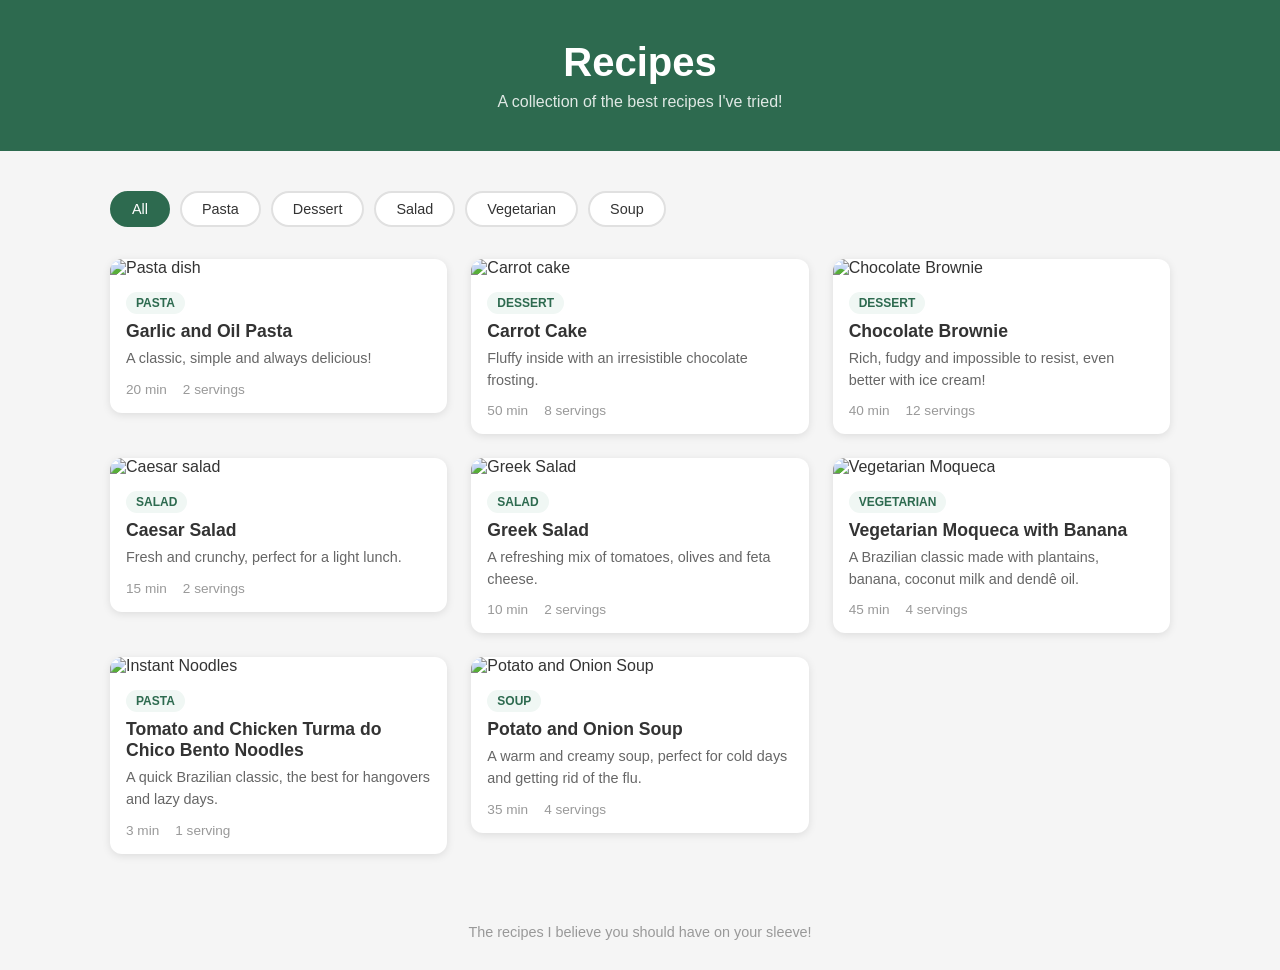
==== index.html @ fb6ad3f9 "feat: added chocolate brownie and greek salad recipe pages" ====
<!doctype html>
<html lang="en">
  <head>
    <meta charset="UTF-8" />
    <meta name="viewport" content="width=device-width, initial-scale=1.0" />
    <title>Recipe List</title>
    <link rel="stylesheet" href="css/style.css" />
  </head>

  <body>
    <header class="header">
      <h1>Recipes</h1>
      <p>A collection of the best recipes I've tried!</p>
    </header>

    <main class="content">
      <div class="filterButtons">
        <button class="filterBtn active" data-filter="all">All</button>
        <button class="filterBtn" data-filter="pasta">Pasta</button>
        <button class="filterBtn" data-filter="dessert">Dessert</button>
        <button class="filterBtn" data-filter="salad">Salad</button>
        <button class="filterBtn" data-filter="vegetarian">Vegetarian</button>
        <button class="filterBtn" data-filter="soup">Soup</button>
      </div>

      <section class="recipeGrid">
        <a href="pages/garlic-and-oil-pasta.html" class="cardLink">
          <article class="recipeCard" data-category="pasta">
            <img
              src="https://cookingwithmammac.com/wp-content/uploads/2023/05/1200-Pasta-with-Garlic-and-Oil-Aglio-e-Olio-Image.jpg"
              alt="Pasta dish"
              class="recipeImage"
            />
            <div class="cardInfo">
              <span class="tag">Pasta</span>
              <h2>Garlic and Oil Pasta</h2>
              <p>A classic, simple and always delicious!</p>
              <div class="cardFooter">
                <span>20 min</span>
                <span>2 servings</span>
              </div>
            </div>
          </article>
        </a>

        <a href="pages/carrot-cake.html" class="cardLink">
          <article class="recipeCard" data-category="dessert">
            <img
              src="https://www.simplyrecipes.com/thmb/oR-ZM8gn9H0VG2SvXXOM68z-9P8=/1500x0/filters:no_upscale():max_bytes(150000):strip_icc()/simply-recipes-easy-carrot-cake-lead-6-7770d9f1cf51473287ceb635f2c1ebf9.jpg"
              alt="Carrot cake"
              class="recipeImage"
            />
            <div class="cardInfo">
              <span class="tag">Dessert</span>
              <h2>Carrot Cake</h2>
              <p>Fluffy inside with an irresistible chocolate frosting.</p>
              <div class="cardFooter">
                <span>50 min</span>
                <span>8 servings</span>
              </div>
            </div>
          </article>
        </a>

        <a href="pages/chocolate-brownie.html" class="cardLink">
          <article class="recipeCard" data-category="dessert">
            <img
              src="https://images.unsplash.com/photo-1624353365286-3f8d62daad51?q=80&w=1170&auto=format&fit=crop&ixlib=rb-4.1.0&ixid=M3wxMjA3fDB8MHxwaG90by1wYWdlfHx8fGVufDB8fHx8fA%3D%3D"
              alt="Chocolate Brownie"
              class="recipeImage"
            />
            <div class="cardInfo">
              <span class="tag">Dessert</span>
              <h2>Chocolate Brownie</h2>
              <p>
                Rich, fudgy and impossible to resist, even better with ice
                cream!
              </p>
              <div class="cardFooter">
                <span>40 min</span>
                <span>12 servings</span>
              </div>
            </div>
          </article>
        </a>

        <a href="pages/caesar-salad.html" class="cardLink">
          <article class="recipeCard" data-category="salad">
            <img
              src="https://lenamattar.com/wp-content/uploads/2020/02/040A8847.jpg"
              alt="Caesar salad"
              class="recipeImage"
            />
            <div class="cardInfo">
              <span class="tag">Salad</span>
              <h2>Caesar Salad</h2>
              <p>Fresh and crunchy, perfect for a light lunch.</p>
              <div class="cardFooter">
                <span>15 min</span>
                <span>2 servings</span>
              </div>
            </div>
          </article>
        </a>

        <a href="pages/greek-salad.html" class="cardLink">
          <article class="recipeCard" data-category="salad">
            <img
              src="https://www.rachelphipps.com/wp-content/uploads/2020/06/How-To-Make-A-Perfect-Greek-Salad.jpg"
              alt="Greek Salad"
              class="recipeImage"
            />
            <div class="cardInfo">
              <span class="tag">Salad</span>
              <h2>Greek Salad</h2>
              <p>A refreshing mix of tomatoes, olives and feta cheese.</p>
              <div class="cardFooter">
                <span>10 min</span>
                <span>2 servings</span>
              </div>
            </div>
          </article>
        </a>

        <a href="pages/veggie-moqueca.html" class="cardLink">
          <article class="recipeCard" data-category="vegetarian">
            <img
              src="https://i.panelinha.com.br/i1/bk-8981-moqueca-banana-empratada.webp"
              alt="Vegetarian Moqueca"
              class="recipeImage"
            />
            <div class="cardInfo">
              <span class="tag">Vegetarian</span>
              <h2>Vegetarian Moqueca with Banana</h2>
              <p>
                A Brazilian classic made with plantains, banana, coconut milk
                and dendê oil.
              </p>
              <div class="cardFooter">
                <span>45 min</span>
                <span>4 servings</span>
              </div>
            </div>
          </article>
        </a>

        <a href="pages/instant-noodles.html" class="cardLink">
          <article class="recipeCard" data-category="pasta">
            <img
              src="https://i.redd.it/n14ol1jm552e1.jpeg"
              alt="Instant Noodles"
              class="recipeImage"
            />
            <div class="cardInfo">
              <span class="tag">Pasta</span>
              <h2>Tomato and Chicken Turma do Chico Bento Noodles</h2>
              <p>
                A quick Brazilian classic, the best for hangovers and lazy days.
              </p>
              <div class="cardFooter">
                <span>3 min</span>
                <span>1 serving</span>
              </div>
            </div>
          </article>
        </a>

        <a href="pages/potato-and-onion-soup.html" class="cardLink">
          <article class="recipeCard" data-category="soup">
            <img
              src="https://images.unsplash.com/photo-1642463002619-f6e168821c56?q=80&w=716&auto=format&fit=crop&ixlib=rb-4.1.0&ixid=M3wxMjA3fDB8MHxwaG90by1wYWdlfHx8fGVufDB8fHx8fA%3D%3D"
              alt="Potato and Onion Soup"
              class="recipeImage"
            />
            <div class="cardInfo">
              <span class="tag">Soup</span>
              <h2>Potato and Onion Soup</h2>
              <p>
                A warm and creamy soup, perfect for cold days and getting rid of
                the flu.
              </p>
              <div class="cardFooter">
                <span>35 min</span>
                <span>4 servings</span>
              </div>
            </div>
          </article>
        </a>
      </section>
    </main>

    <footer class="footer">
      <p>The recipes I believe you should have on your sleeve!</p>
    </footer>
    <script src="script.js"></script>
  </body>
</html>
---- css/style.css ----
/* Variables */

:root {
  --color-primary: #2d6a4f;
  --color-primary-light: #f0f7f4;
}

/* Reset and base */

* {
  margin: 0;
  padding: 0;
  box-sizing: border-box;
}

body {
  font-family: "Segoe UI", sans-serif;
  background-color: #f5f5f5;
  color: #333;
}

/* Header */

.header {
  background-color: var(--color-primary);
  color: white;
  text-align: center;
  padding: 40px 20px;
}

.header h1 {
  font-size: 2.5rem;
  margin-bottom: 8px;
}

.header p {
  font-size: 1rem;
  opacity: 0.85;
}

/* Main content */

.content {
  max-width: 1100px;
  margin: 40px auto;
  padding: 0 20px;
}

/* Recipe grid */

.recipeGrid {
  display: grid;
  grid-template-columns: repeat(auto-fill, minmax(300px, 1fr));
  gap: 24px;
}

/* Recipe card */

.recipeCard {
  background-color: white;
  border-radius: 12px;
  overflow: hidden;
  box-shadow: 0 2px 8px rgba(0, 0, 0, 0.1);
  transition: transform 0.2s;
}

.recipeCard:hover {
  transform: translateY(-4px);
}

.recipeImage {
  width: 100%;
  height: 200px;
  object-fit: cover;
}

.cardInfo {
  padding: 16px;
}

/* Category tag */

.tag {
  background-color: var(--color-primary-light);
  color: var(--color-primary);
  font-size: 0.75rem;
  font-weight: bold;
  padding: 4px 10px;
  border-radius: 20px;
  text-transform: uppercase;
}

/* Card title and description */

.cardInfo h2 {
  font-size: 1.1rem;
  margin: 10px 0 6px;
}

.cardInfo p {
  font-size: 0.9rem;
  color: #666;
  line-height: 1.5;
}

/* Card footer */

.cardFooter {
  display: flex;
  gap: 16px;
  margin-top: 12px;
  font-size: 0.85rem;
  color: #999;
}

/* Page footer */

.footer {
  text-align: center;
  padding: 30px;
  margin-top: 40px;
  color: #999;
  font-size: 0.9rem;
}

/* Recipe detail page */

.recipeDetails {
  max-width: 900px;
  margin: 40px auto;
  padding: 0 20px;
}

.recipeDetailImage {
  width: 100%;
  height: 400px;
  object-fit: cover;
  border-radius: 12px;
}

.recipeInfo {
  display: flex;
  align-items: center;
  gap: 16px;
  margin-top: 20px;
}

.recipeMeta {
  display: flex;
  gap: 16px;
  font-size: 0.9rem;
  color: #999;
}

.recipeBody {
  display: grid;
  grid-template-columns: 1fr 2fr;
  gap: 40px;
  margin-top: 40px;
}

.ingredients h2,
.instructions h2 {
  font-size: 1.3rem;
  margin-bottom: 16px;
  color: var(--color-primary);
}

.ingredients ul,
.ingredients ol {
  padding-left: 20px;
  line-height: 2;
  color: #444;
}

.backButton {
  display: inline-block;
  color: white;
  text-decoration: none;
  font-size: 0.9rem;
  margin-bottom: 16px;
  opacity: 0.85;
}

.backButton:hover {
  opacity: 1;
}

/* Card link */

.cardLink {
  text-decoration: none;
  color: inherit;
}

/* Filter buttons */

.filterButtons {
  display: flex;
  gap: 10px;
  flex-wrap: wrap;
  margin-bottom: 32px;
}

.filterBtn {
  background-color: white;
  color: #333;
  border: 2px solid #e0e0e0;
  padding: 8px 20px;
  border-radius: 20px;
  font-size: 0.9rem;
  cursor: pointer;
  transition: all 0.2s;
}

.filterBtn:hover {
  border-color: var(--color-primary);
  color: var(--color-primary);
}

.filterBtn.active {
  background-color: var(--color-primary);
  border-color: var(--color-primary);
  color: white;
}
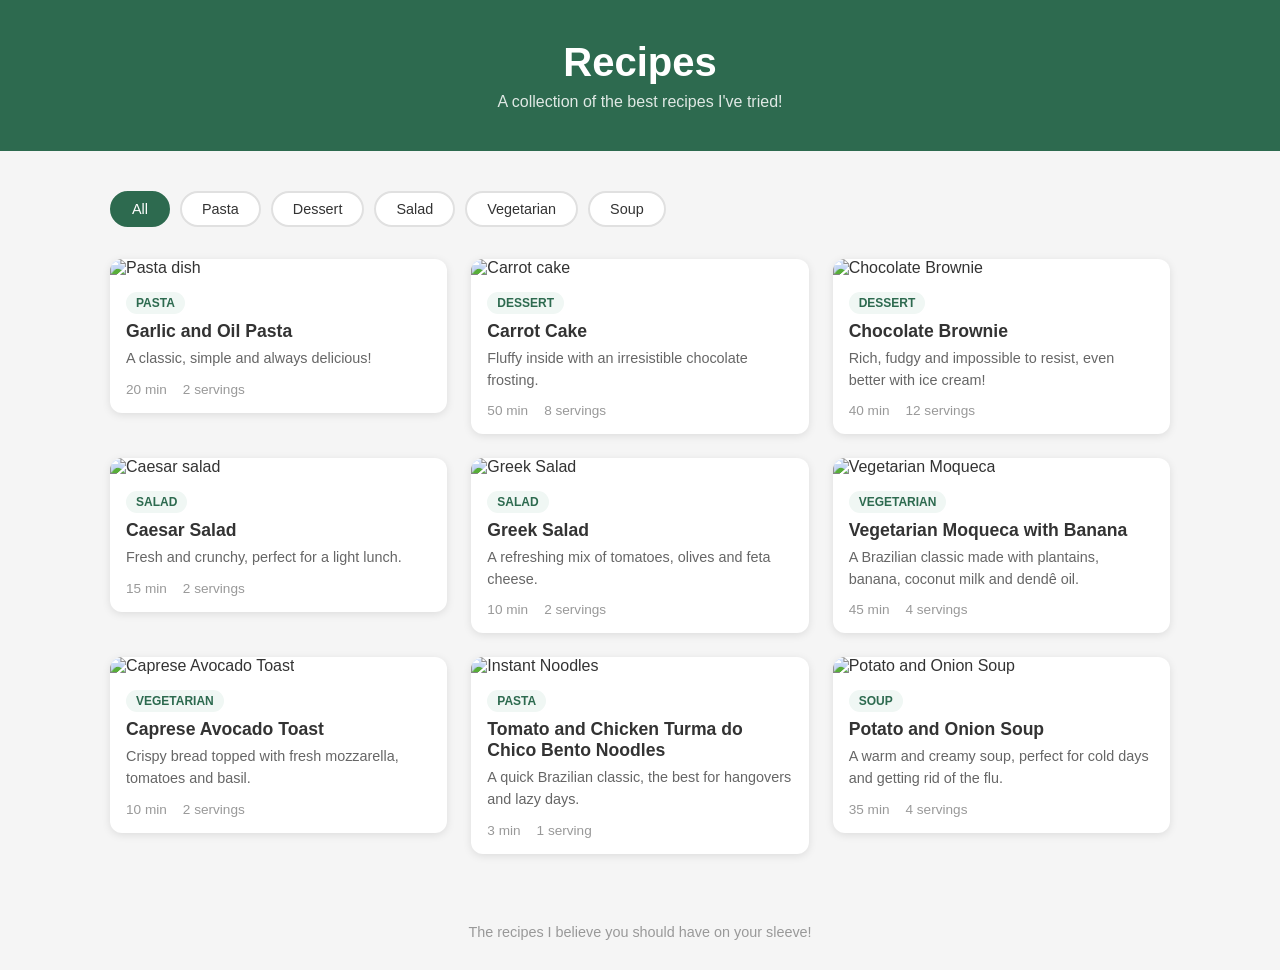
==== commit 55793b00: "feat: added caprese avocado toast recipe page." ====
--- a/index.html
+++ b/index.html
@@ -144,6 +144,27 @@
           </article>
         </a>
 
+        <a href="pages/caprese-avocado-toast.html" class="cardLink">
+          <article class="recipeCard" data-category="vegetarian">
+            <img
+              src="https://www.lifesambrosia.com/wp-content/uploads/caprese-avocado-breakfast-toast.jpg"
+              alt="Caprese Avocado Toast"
+              class="recipeImage"
+            />
+            <div class="cardInfo">
+              <span class="tag">Vegetarian</span>
+              <h2>Caprese Avocado Toast</h2>
+              <p>
+                Crispy bread topped with fresh mozzarella, tomatoes and basil.
+              </p>
+              <div class="cardFooter">
+                <span>10 min</span>
+                <span>2 servings</span>
+              </div>
+            </div>
+          </article>
+        </a>
+
         <a href="pages/instant-noodles.html" class="cardLink">
           <article class="recipeCard" data-category="pasta">
             <img
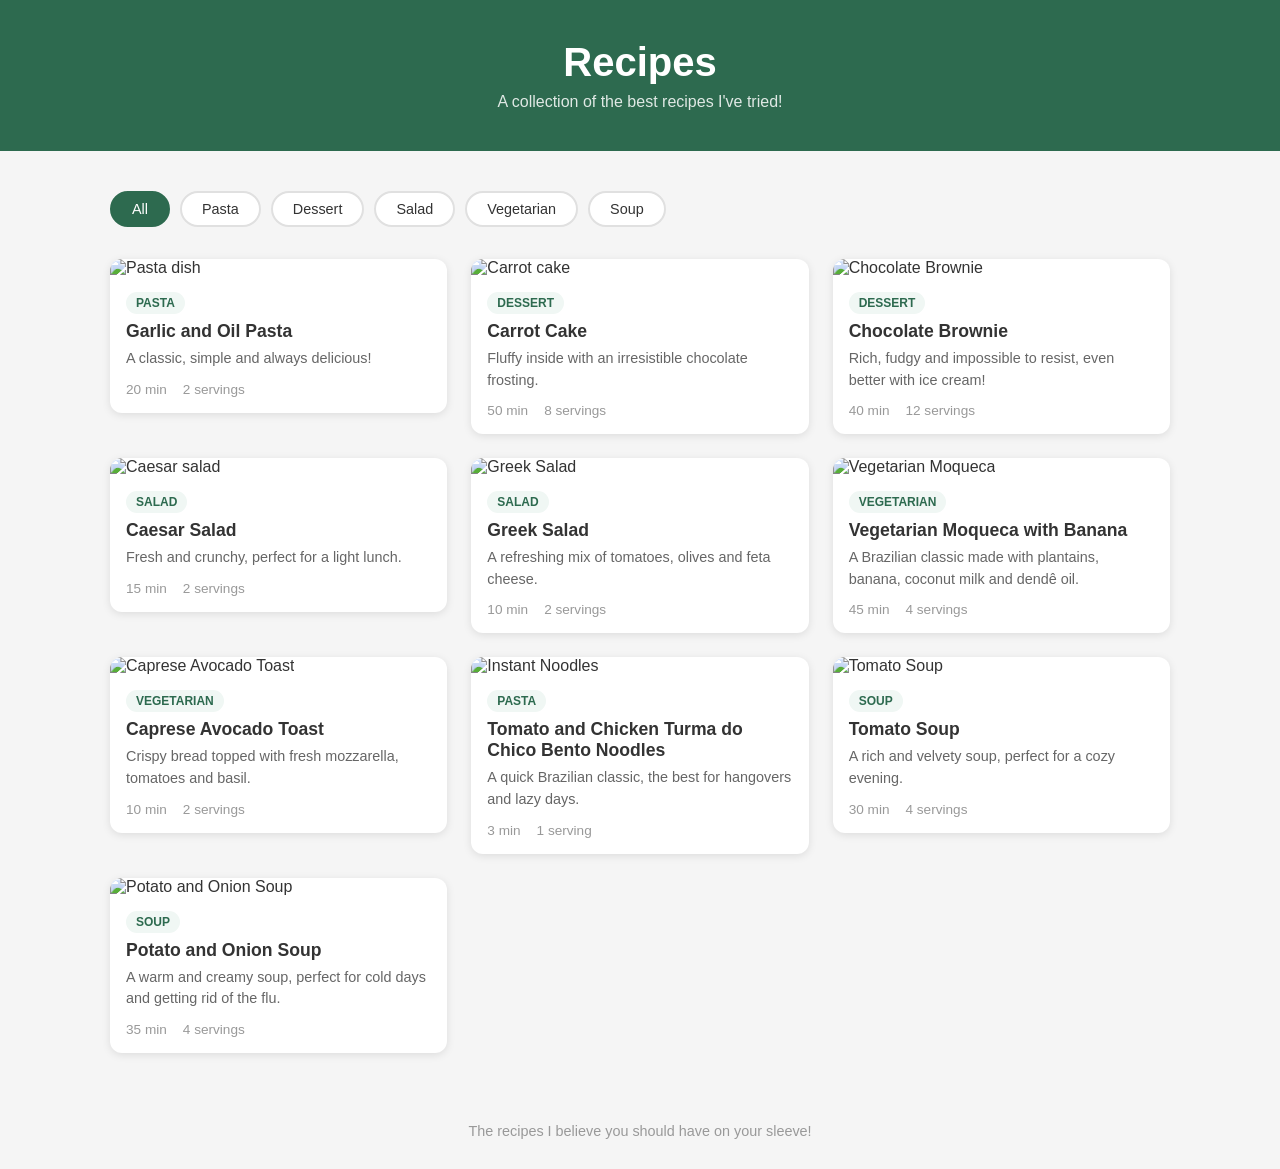
==== commit 8089da7d: "feat: add tomato soup and greek salad recipe cards and detail pages" ====
--- a/index.html
+++ b/index.html
@@ -186,6 +186,25 @@
           </article>
         </a>
 
+        <a href="pages/tomato-soup.html" class="cardLink">
+          <article class="recipeCard" data-category="soup">
+            <img
+              src="https://cdn.loveandlemons.com/wp-content/uploads/2023/01/tomato-soup-recipe-500x375.jpg"
+              alt="Tomato Soup"
+              class="recipeImage"
+            />
+            <div class="cardInfo">
+              <span class="tag">Soup</span>
+              <h2>Tomato Soup</h2>
+              <p>A rich and velvety soup, perfect for a cozy evening.</p>
+              <div class="cardFooter">
+                <span>30 min</span>
+                <span>4 servings</span>
+              </div>
+            </div>
+          </article>
+        </a>
+
         <a href="pages/potato-and-onion-soup.html" class="cardLink">
           <article class="recipeCard" data-category="soup">
             <img
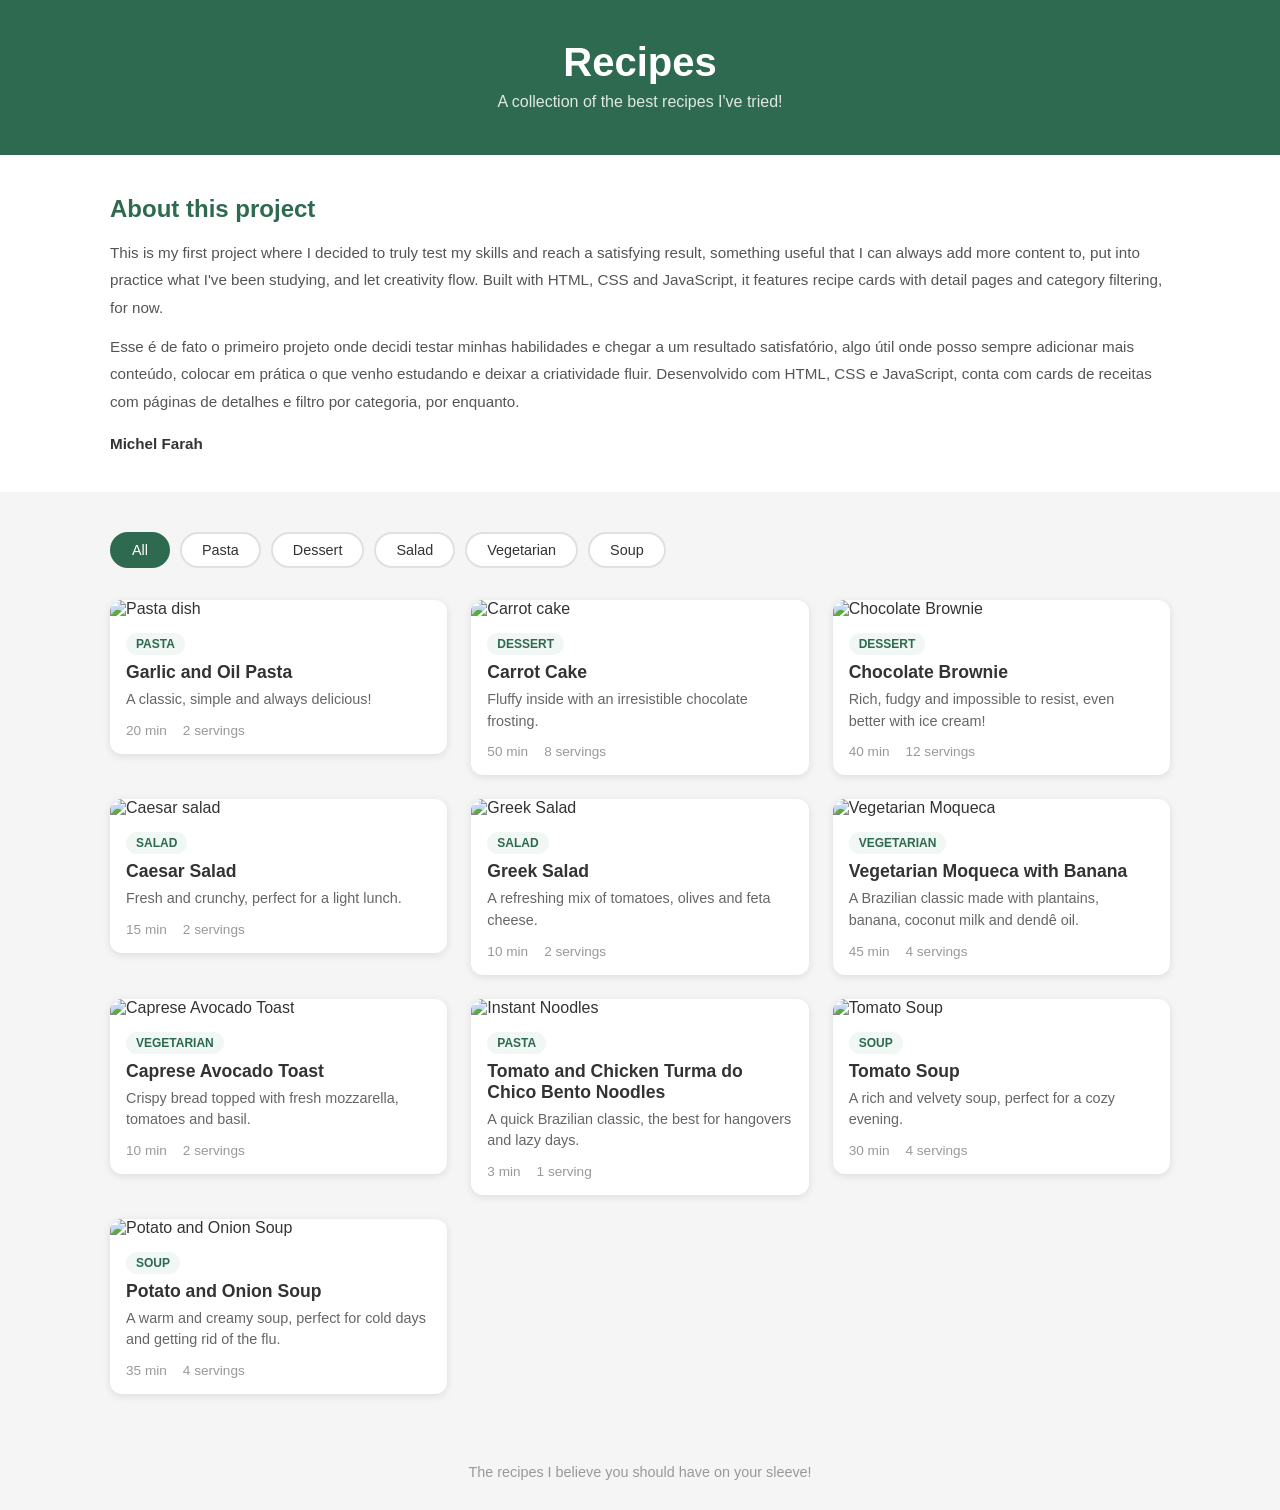
==== commit 301cf63d: "feat: add about section to homepage" ====
--- a/index.html
+++ b/index.html
@@ -12,6 +12,28 @@
       <h1>Recipes</h1>
       <p>A collection of the best recipes I've tried!</p>
     </header>
+
+    <section class="about">
+      <div class="aboutContent">
+        <h2>About this project</h2>
+        <p class="aboutText">
+          This is my first project where I decided to truly test my skills and
+          reach a satisfying result, something useful that I can always add more
+          content to, put into practice what I've been studying, and let
+          creativity flow. Built with HTML, CSS and JavaScript, it features
+          recipe cards with detail pages and category filtering, for now.
+        </p>
+        <p class="aboutText">
+          Esse é de fato o primeiro projeto onde decidi testar minhas
+          habilidades e chegar a um resultado satisfatório, algo útil onde posso
+          sempre adicionar mais conteúdo, colocar em prática o que venho
+          estudando e deixar a criatividade fluir. Desenvolvido com HTML, CSS e
+          JavaScript, conta com cards de receitas com páginas de detalhes e
+          filtro por categoria, por enquanto.
+        </p>
+        <p class="aboutAuthor">Michel Farah</p>
+      </div>
+    </section>
 
     <main class="content">
       <div class="filterButtons">
@@ -25,7 +47,7 @@
 
       <section class="recipeGrid">
         <a href="pages/garlic-and-oil-pasta.html" class="cardLink">
-          <article class="recipeCard" data-category="pasta">
+          <article class="recipeCard" data-category="pasta vegetarian">
             <img
               src="https://cookingwithmammac.com/wp-content/uploads/2023/05/1200-Pasta-with-Garlic-and-Oil-Aglio-e-Olio-Image.jpg"
               alt="Pasta dish"
@@ -44,7 +66,7 @@
         </a>
 
         <a href="pages/carrot-cake.html" class="cardLink">
-          <article class="recipeCard" data-category="dessert">
+          <article class="recipeCard" data-category="dessert vegetarian">
             <img
               src="https://www.simplyrecipes.com/thmb/oR-ZM8gn9H0VG2SvXXOM68z-9P8=/1500x0/filters:no_upscale():max_bytes(150000):strip_icc()/simply-recipes-easy-carrot-cake-lead-6-7770d9f1cf51473287ceb635f2c1ebf9.jpg"
               alt="Carrot cake"
@@ -63,7 +85,7 @@
         </a>
 
         <a href="pages/chocolate-brownie.html" class="cardLink">
-          <article class="recipeCard" data-category="dessert">
+          <article class="recipeCard" data-category="dessert vegetarian">
             <img
               src="https://images.unsplash.com/photo-1624353365286-3f8d62daad51?q=80&w=1170&auto=format&fit=crop&ixlib=rb-4.1.0&ixid=M3wxMjA3fDB8MHxwaG90by1wYWdlfHx8fGVufDB8fHx8fA%3D%3D"
               alt="Chocolate Brownie"
@@ -104,7 +126,7 @@
         </a>
 
         <a href="pages/greek-salad.html" class="cardLink">
-          <article class="recipeCard" data-category="salad">
+          <article class="recipeCard" data-category="salad vegetarian">
             <img
               src="https://www.rachelphipps.com/wp-content/uploads/2020/06/How-To-Make-A-Perfect-Greek-Salad.jpg"
               alt="Greek Salad"
@@ -187,7 +209,7 @@
         </a>
 
         <a href="pages/tomato-soup.html" class="cardLink">
-          <article class="recipeCard" data-category="soup">
+          <article class="recipeCard" data-category="soup vegetarian">
             <img
               src="https://cdn.loveandlemons.com/wp-content/uploads/2023/01/tomato-soup-recipe-500x375.jpg"
               alt="Tomato Soup"
@@ -206,7 +228,7 @@
         </a>
 
         <a href="pages/potato-and-onion-soup.html" class="cardLink">
-          <article class="recipeCard" data-category="soup">
+          <article class="recipeCard" data-category="soup vegetarian">
             <img
               src="https://images.unsplash.com/photo-1642463002619-f6e168821c56?q=80&w=716&auto=format&fit=crop&ixlib=rb-4.1.0&ixid=M3wxMjA3fDB8MHxwaG90by1wYWdlfHx8fGVufDB8fHx8fA%3D%3D"
               alt="Potato and Onion Soup"
--- a/css/style.css
+++ b/css/style.css
@@ -223,3 +223,36 @@
   border-color: var(--color-primary);
   color: white;
 }
+
+/* About Section */
+
+.about {
+  background-color: white;
+  border-top: 4px solid var(--color-primary);
+}
+
+.aboutContent {
+  max-width: 1100px;
+  margin: 0 auto;
+  padding: 40px 20px;
+}
+
+.aboutContent h2 {
+  font-size: 1.5rem;
+  color: var(--color-primary);
+  margin-bottom: 16px;
+}
+
+.aboutText {
+  font-size: 0.95rem;
+  color: #555;
+  line-height: 1.8;
+  margin-bottom: 12px;
+}
+
+.aboutAuthor {
+  margin-top: 20px;
+  font-weight: bold;
+  color: #333;
+  font-size: 0.95rem;
+}
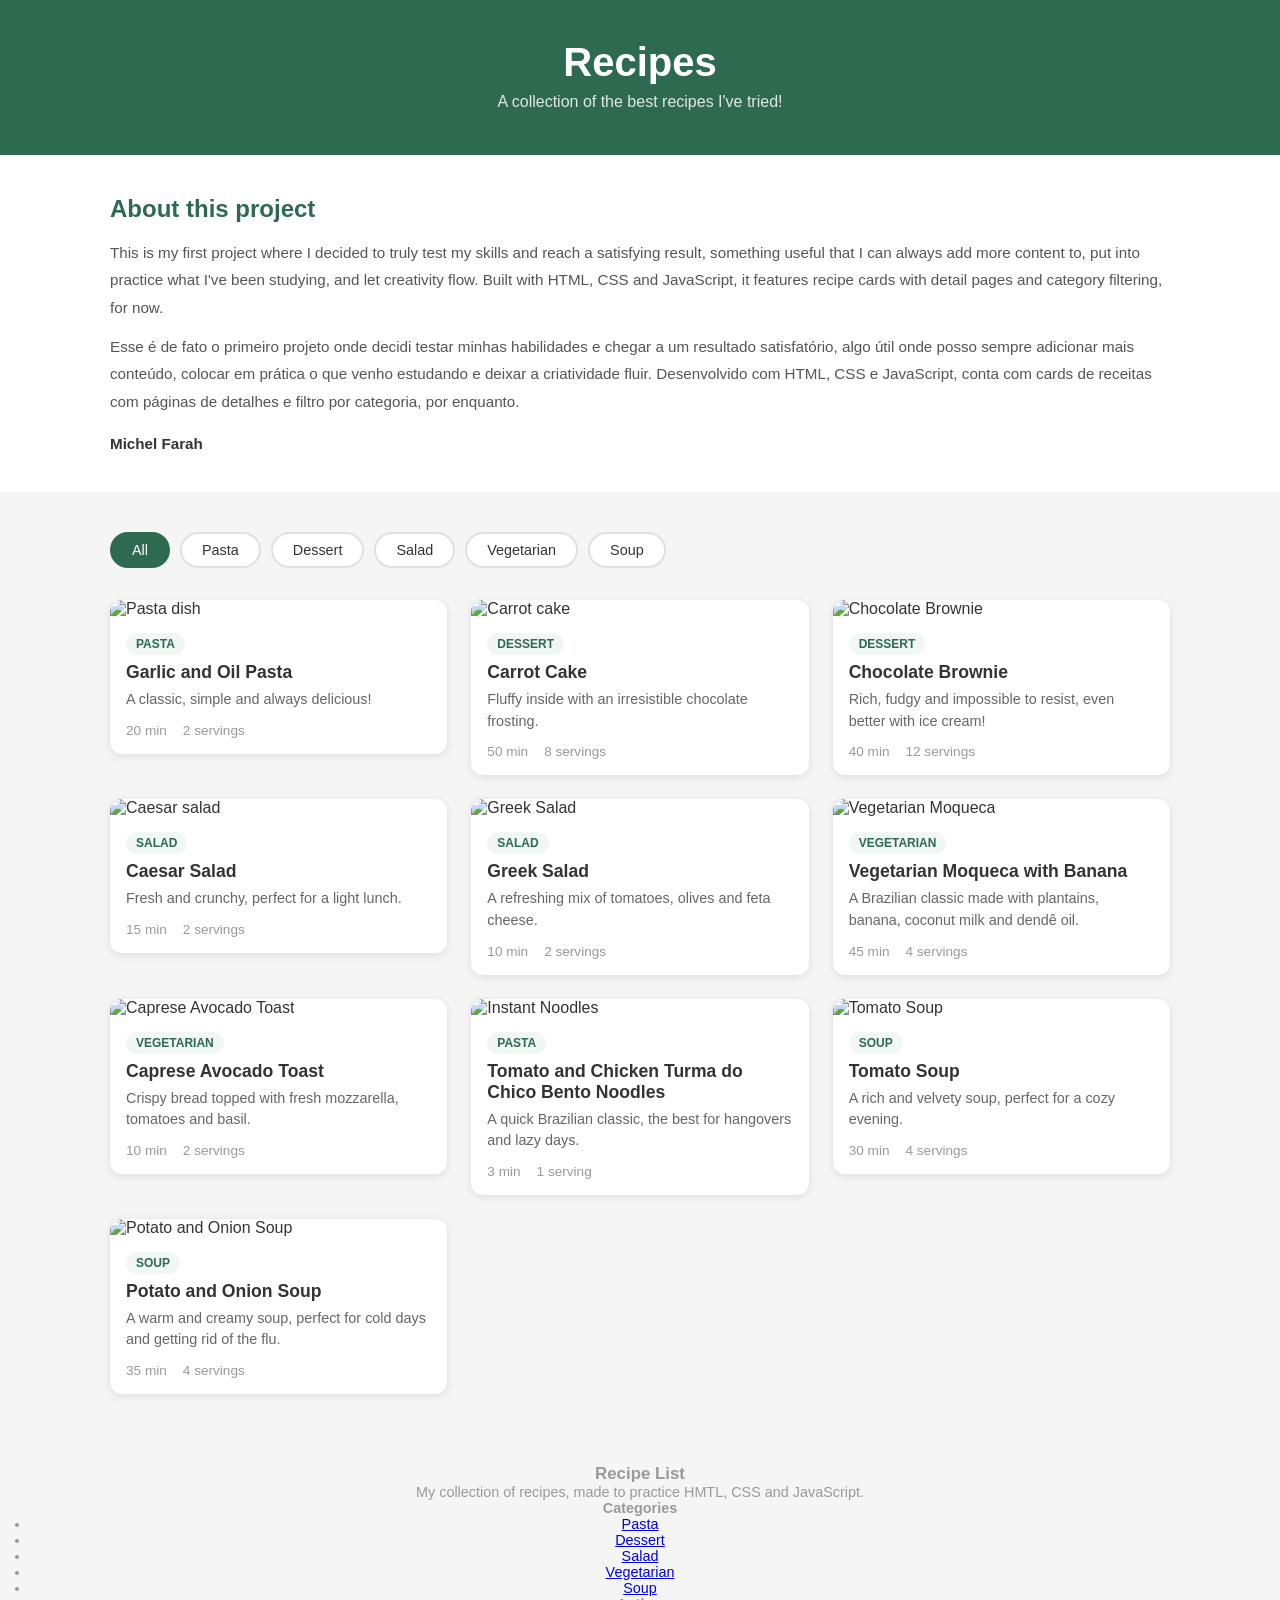
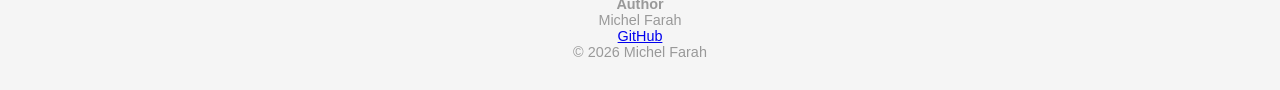
==== commit 93f02605: "feat:changed footer content and README notes" ====
--- a/index.html
+++ b/index.html
@@ -252,8 +252,35 @@
     </main>
 
     <footer class="footer">
-      <p>The recipes I believe you should have on your sleeve!</p>
+      <div class="footerContent">
+        <div class="footerBrand">
+          <h3>Recipe List</h3>
+          <p>
+            My collection of recipes, made to practice HMTL, CSS and JavaScript.
+          </p>
+        </div>
+
+        <div class="footerCategories">
+          <h4>Categories</h4>
+          <ul>
+            <li><a href="#">Pasta</a></li>
+            <li><a href="#">Dessert</a></li>
+            <li><a href="#">Salad</a></li>
+            <li><a href="#">Vegetarian</a></li>
+            <li><a href="#">Soup</a></li>
+          </ul>
+        </div>
+
+        <div class="footerAuthor">
+          <h4>Author</h4>
+          <p>Michel Farah</p>
+          <a href="https://github.com/mchfarah" target="_blank">GitHub</a>
+        </div>
+      </div>
+      <p class="footerBottom">© 2026 Michel Farah</p>
     </footer>
+
+    <button class="back2Top" id="back2Top">↑</button>
     <script src="script.js"></script>
   </body>
 </html>
--- a/css/style.css
+++ b/css/style.css
@@ -256,3 +256,31 @@
   color: #333;
   font-size: 0.95rem;
 }
+
+/* Back to top button */
+
+.back2Top {
+  position: fixed;
+  bottom: 32px;
+  right: 32px;
+  background-color: var(--color-primary);
+  color: white;
+  border: none;
+  border-radius: 50%;
+  width: 48px;
+  height: 48px;
+  font-size: 1.2rem;
+  cursor: pointer;
+  opacity: 0;
+  transition:
+    opacity 0.3s,
+    transform 0.2s;
+}
+
+.back2Top.hover {
+  transform: translateY(-4px);
+}
+
+.back2Top.visible {
+  opacity: 1;
+}
